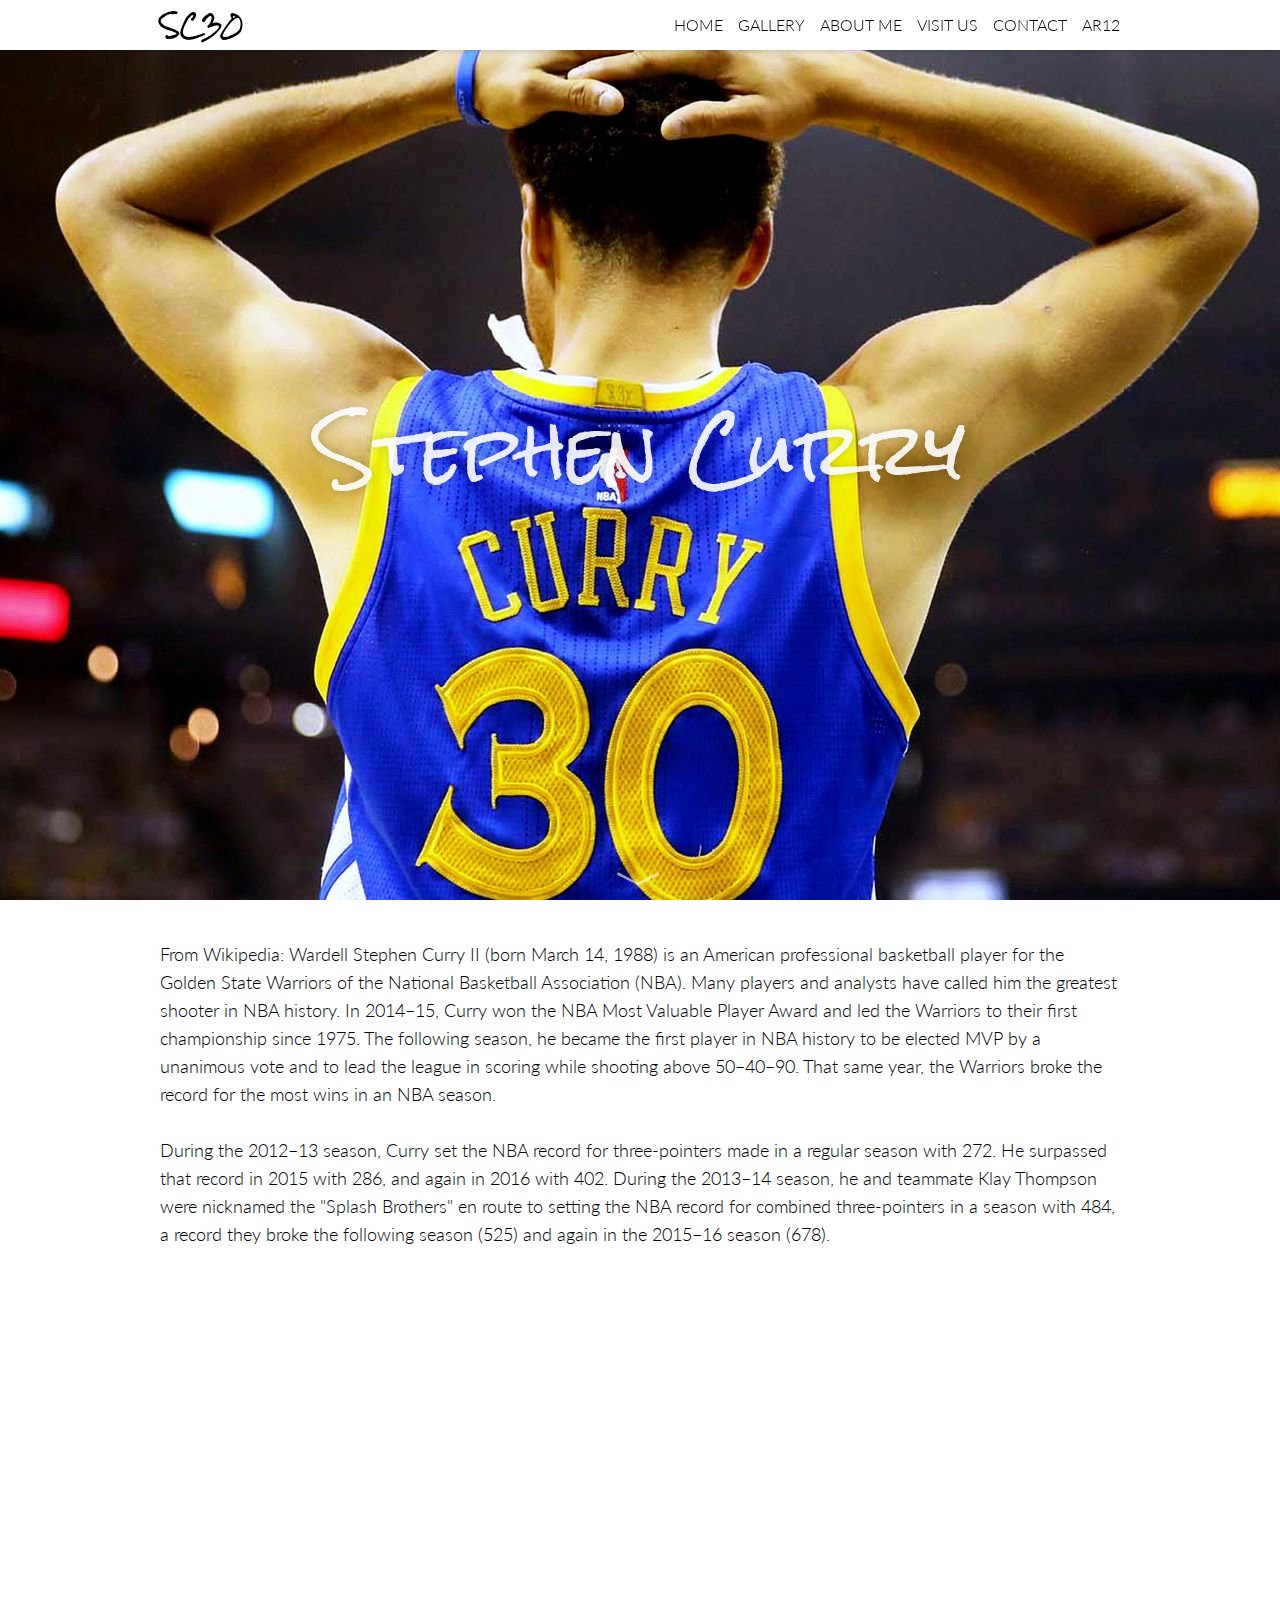
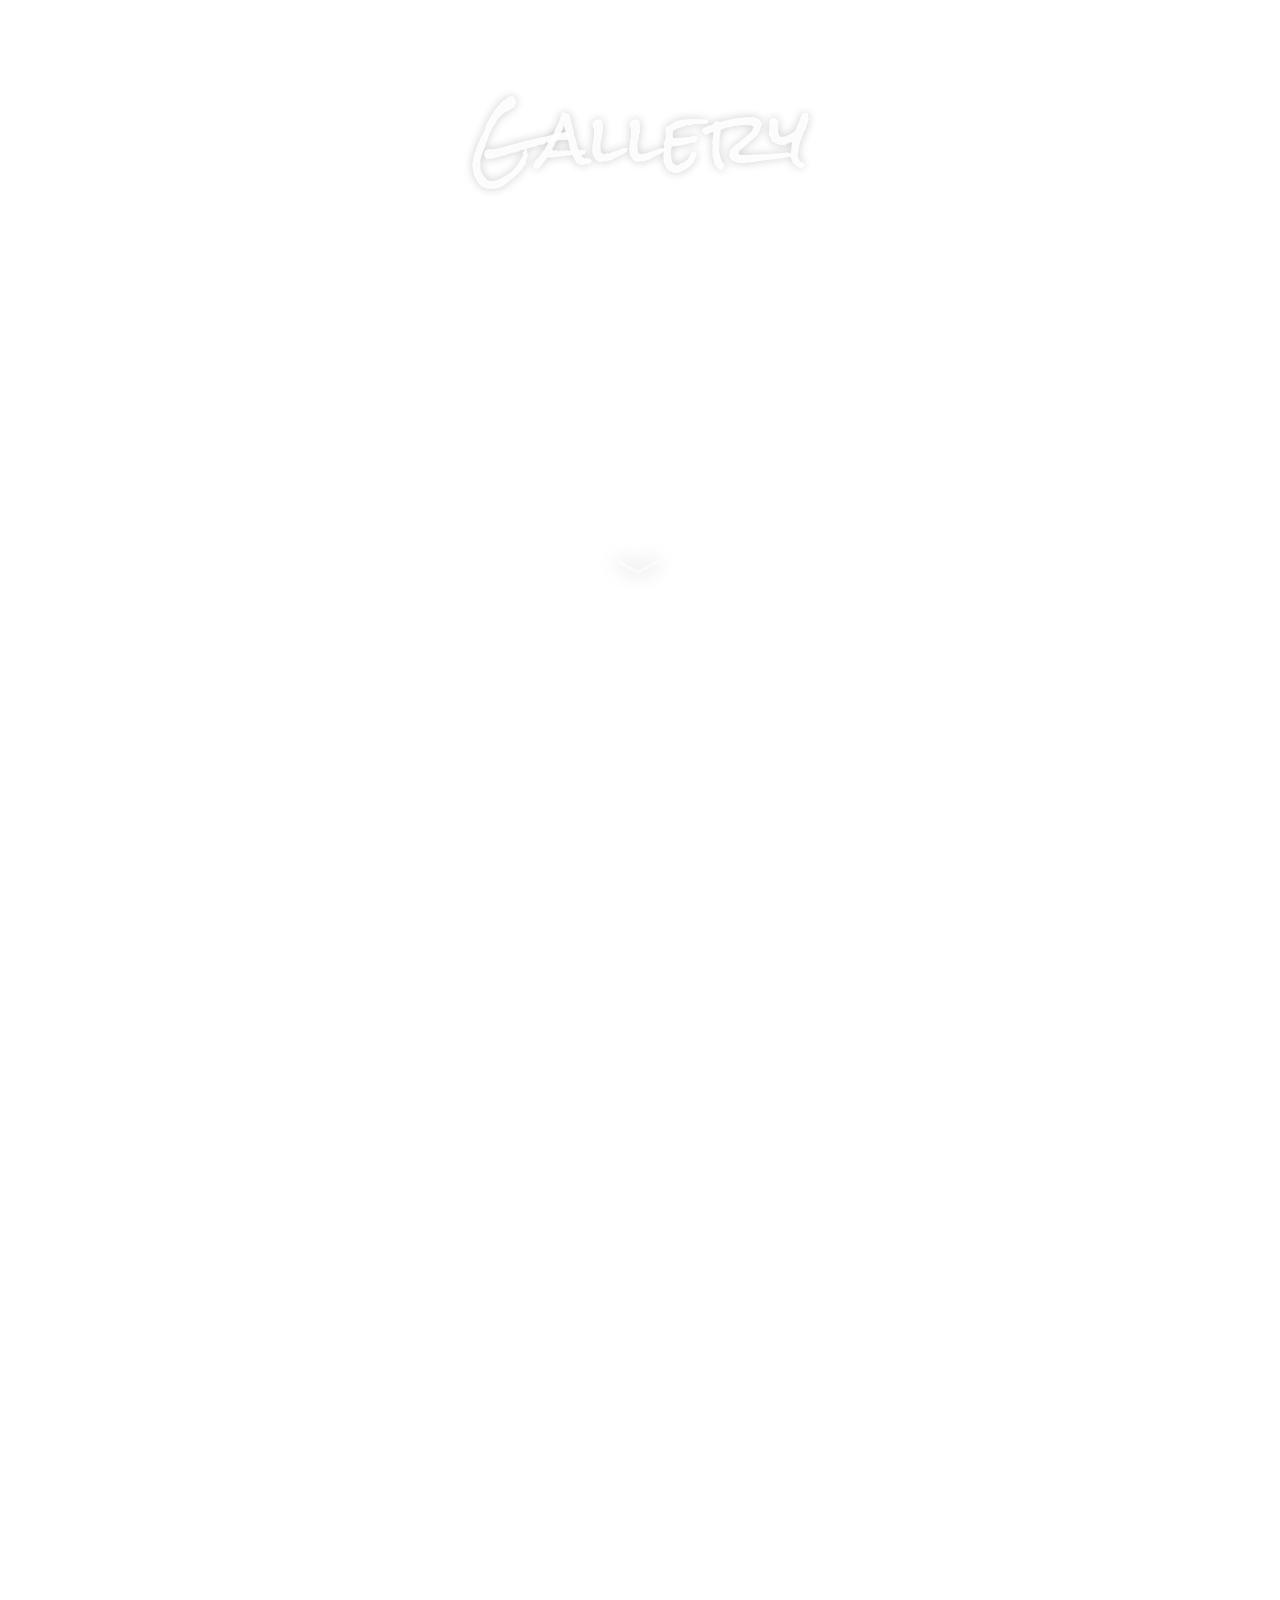
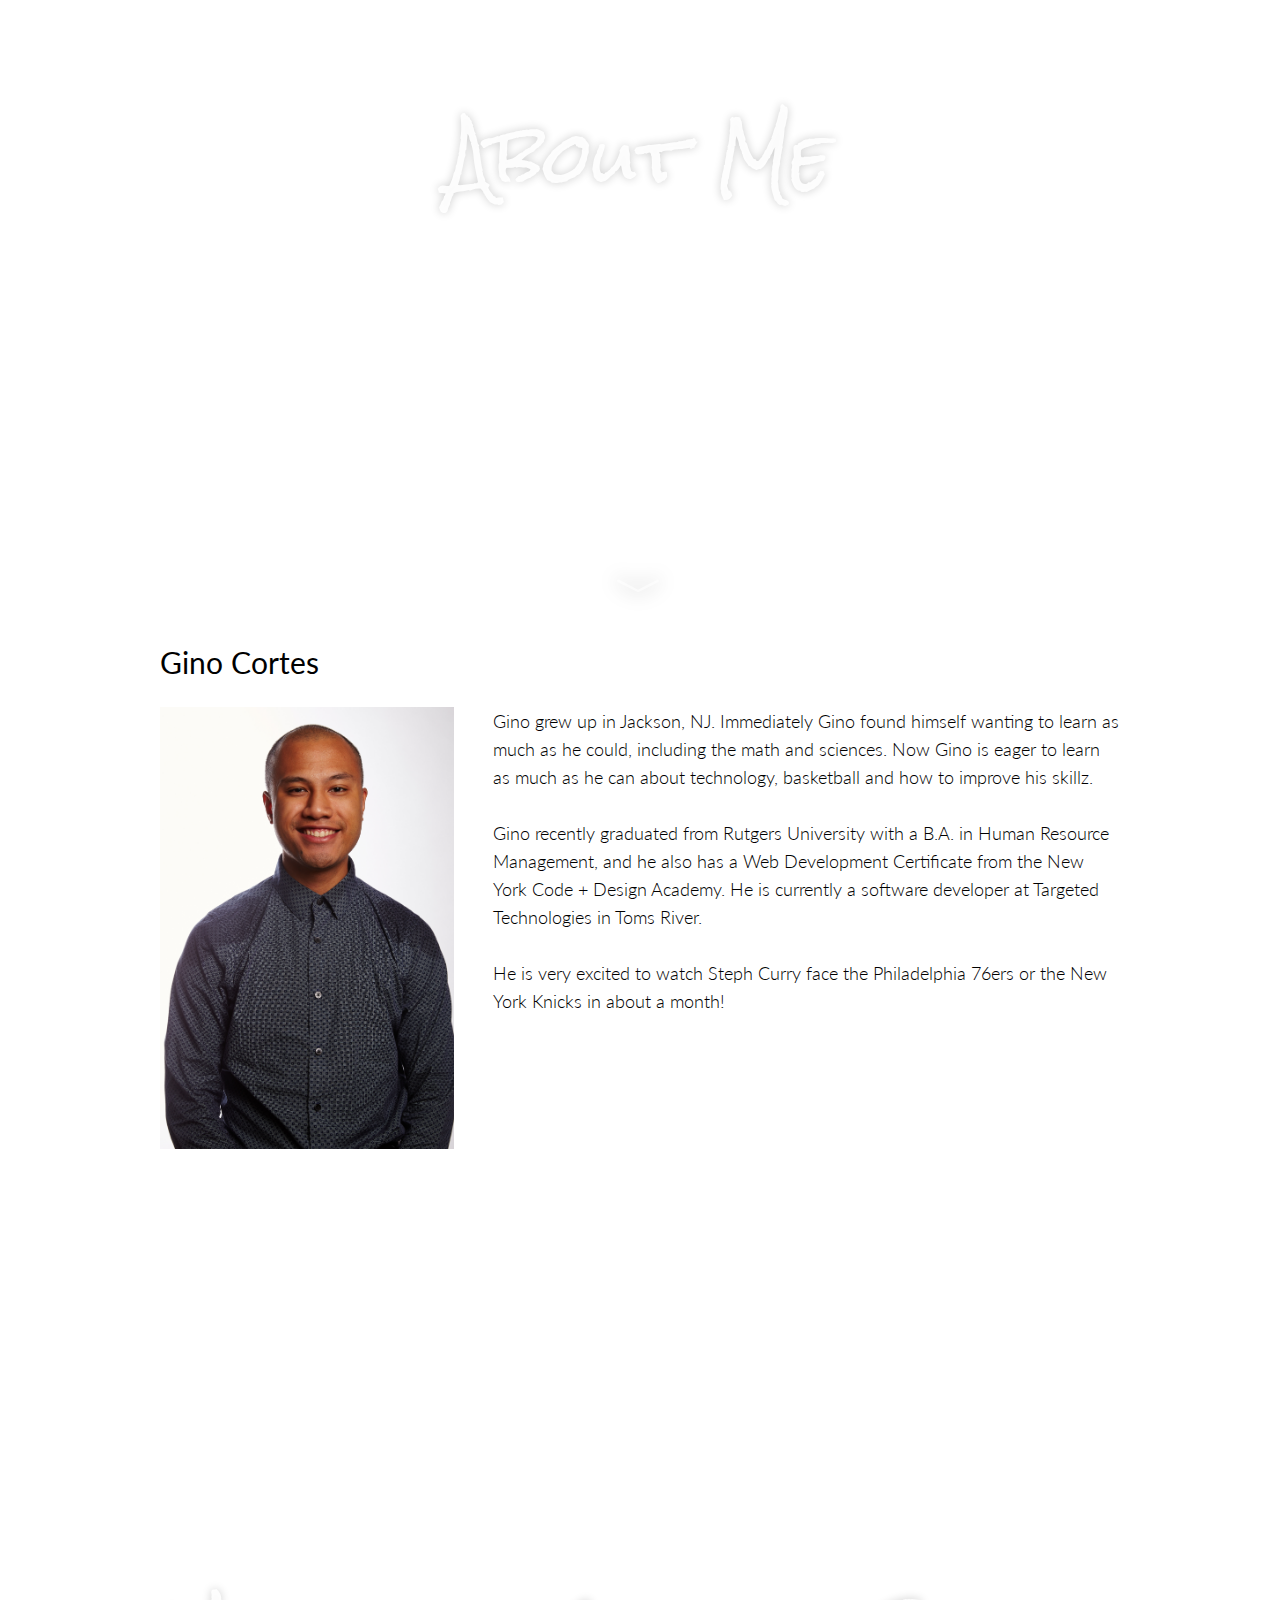
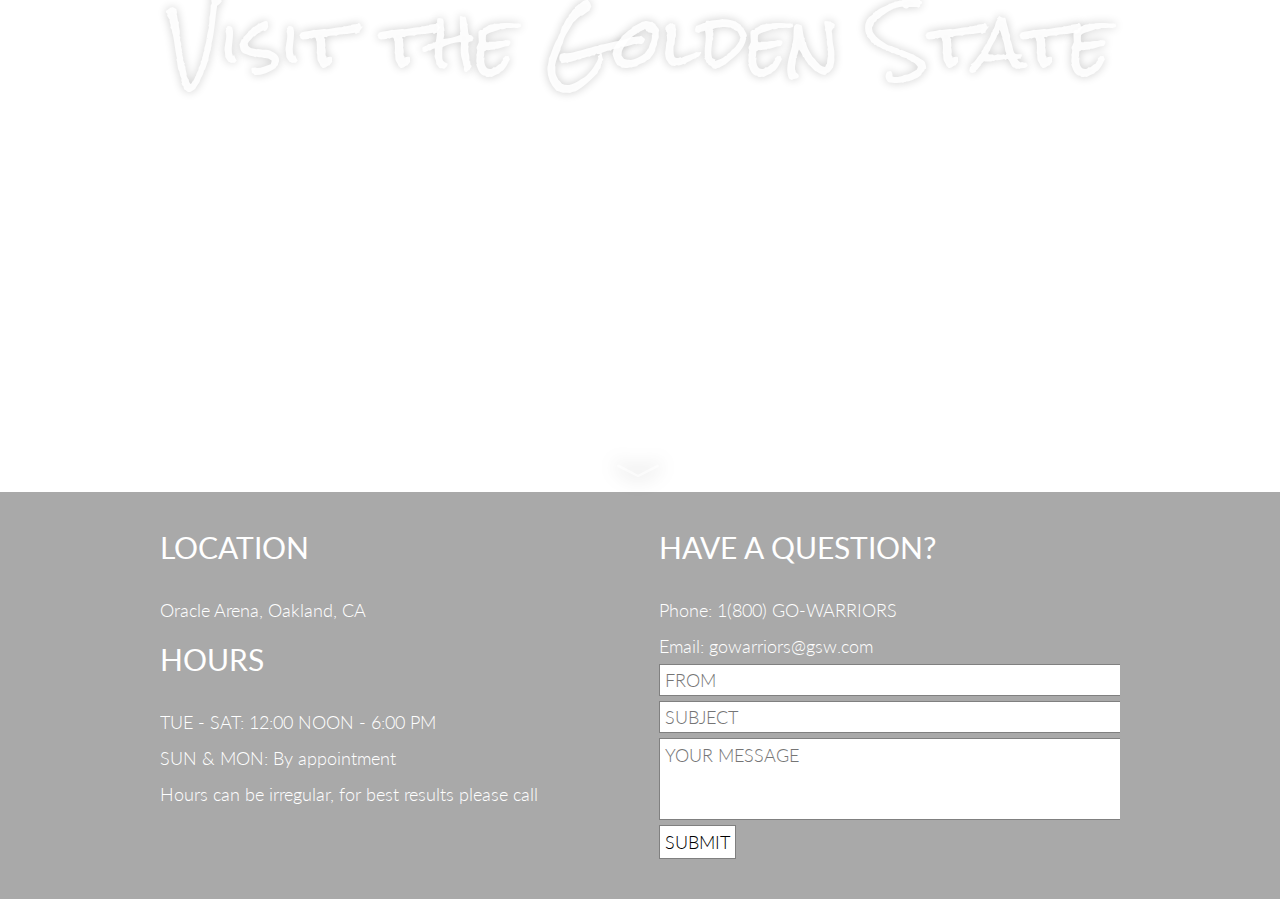
==== curry.html @ e4ea87b6 "vh used and font changed" ====
<!DOCTYPE html>
<html>
  <head>
    <title>SC30</title>
    <link rel="icon" href="images/gsw.jpg">
    <meta charset="UTF-8">
    <link rel="stylesheet" href="reset.css">
    <link rel="stylesheet" href="stylesheet.css">
    <link href='https://fonts.googleapis.com/css?family=Lato:400,300' rel='stylesheet' type='text/css'>
    <link href='https://fonts.googleapis.com/css?family=Rock+Salt' rel='stylesheet' type='text/css'>
  </head>
  <body>
    <nav id="nav">
      <div class="container">
        <a href="#home">
          <h1>SC30</h1>
        </a>
        <ul class="topnav" id="myTopnav">
          <li><a href="index.html">HOME</a></li>
          <li><a href="#gallery_content">GALLERY</a></li>
          <li class="about"><a href="#about_content">ABOUT ME</a></li>
          <li><a href="#visit">VISIT US</a></li>
          <li><a href="#contact">CONTACT</a></li>
          <li><a href="rodgers.html">AR12</a></li>
        </ul>
        <div class="icon">
          <a href="javascript:void(0);" onclick="navCollapse()">&#9776;</a>
        </div>
      </div>
    </nav>

    <section id="home" class="module parallax parallax-1">
      <div class="container">
        <div class="title">
          <h1>Stephen Curry</h1>
        </div>
        <div class="arrow">
          <a href="#home_content">﹀</a>
        </div>
      </div>
    </section>

    <section id="home_content" class="module content">
      <div class="container">
        <p>From Wikipedia: Wardell Stephen Curry II (born March 14, 1988) is an American professional basketball player for the Golden State Warriors of the National Basketball Association (NBA). Many players and analysts have called him the greatest shooter in NBA history. In 2014–15, Curry won the NBA Most Valuable Player Award and led the Warriors to their first championship since 1975. The following season, he became the first player in NBA history to be elected MVP by a unanimous vote and to lead the league in scoring while shooting above 50–40–90. That same year, the Warriors broke the record for the most wins in an NBA season.</p>

        <p>During the 2012–13 season, Curry set the NBA record for three-pointers made in a regular season with 272. He surpassed that record in 2015 with 286, and again in 2016 with 402. During the 2013–14 season, he and teammate Klay Thompson were nicknamed the "Splash Brothers" en route to setting the NBA record for combined three-pointers in a season with 484, a record they broke the following season (525) and again in the 2015–16 season (678).</p>

      </div>
    </section>

    <section id="gallery" class="module parallax parallax-2">
      <div class="container">
        <div class="title">
          <h1>Gallery</h1>
        </div>
        <div class="arrow">
          <a href="#gallery_content">﹀</a>
        </div>
      </div>
    </section>

    <section id="gallery_content" class="module content">
      <div class="container">
        <iframe width="300" height="210" src="https://www.youtube.com/embed/7U4FUwB8Ofk" frameborder="0" allowfullscreen></iframe>
        <iframe width="300" height="210" src="https://www.youtube.com/embed/9dheZHuPSAo" frameborder="0" allowfullscreen></iframe>
        <iframe width="300" height="210" src="https://www.youtube.com/embed/wn0rQGh5ego" frameborder="0" allowfullscreen></iframe>
        <iframe width="300" height="210" src="https://www.youtube.com/embed/OsiWRn01dj4" frameborder="0" allowfullscreen></iframe>
        <iframe width="300" height="210" src="https://www.youtube.com/embed/wp6wcRaCu84" frameborder="0" allowfullscreen></iframe>
        <iframe width="300" height="210" src="https://www.youtube.com/embed/8dA8y2tZZ0Q" frameborder="0" allowfullscreen></iframe>
        <iframe width="300" height="210" src="https://www.youtube.com/embed/DySFnBSUsrs" frameborder="0" allowfullscreen></iframe>
        <iframe width="300" height="210" src="https://www.youtube.com/embed/Zr3hZNJANSE" frameborder="0" allowfullscreen></iframe>
        <iframe width="300" height="210" src="https://www.youtube.com/embed/LHdahxlUPac" frameborder="0" allowfullscreen></iframe>
      </div>
    </section>

    <section id="about" class="module parallax parallax-4">
      <div class="container">
        <div class="title">
          <h1>About Me</h1>
        </div>
        <div class="arrow">
          <a href="#about_content">﹀</a>
        </div>
      </div>
    </section>

    <section id="about_content" class="module content">
      <div class="container">
        <h2>Gino Cortes</h2>
        <div class="row">
          <div class="four columns">
            <img src="images/BusinessCasual.jpg">
          </div>
          <div class="eight columns">
            <p>Gino grew up in Jackson, NJ. Immediately Gino found himself wanting to learn as much as he could, including the math and sciences. Now Gino is eager to learn as much as he can about technology, basketball and how to improve his skillz.

            <p>Gino recently graduated from Rutgers University with a B.A. in Human Resource Management, and he also has a Web Development Certificate from the New York Code + Design Academy. He is currently a software developer at Targeted Technologies in Toms River.</p>

            <p>He is very excited to watch Steph Curry face the Philadelphia 76ers or the New York Knicks in about a month!</p>
          </div>
        </div>
      </div>
    </section>

    <a href="https://www.google.com/maps/place/Oracle+Arena/@37.7502959,-122.2052381,17z/data=!3m1!4b1!4m5!3m4!1s0x808f85c378abe8b1:0x6497349cedd00de4!8m2!3d37.7502917!4d-122.2030494?hl=en" target="_blank">
      <section id="visit" class="module parallax parallax-5">
          <div class="container">
            <div class="title">
              <h1>Visit the Golden State</h1>
            </div>
            <div class="arrow">
              <a href="#contact">﹀</a>
            </div>
          </div>
      </section>
    </a>
    
    <footer id="contact" class="module content">
      <div class="container">
        <div class="row">
          <div class="six columns">
            <h2>LOCATION</h2>
            <p>Oracle Arena, Oakland, CA</p><br>

            <h2>HOURS</h2>
            <p>TUE - SAT: 12:00 NOON - 6:00 PM</p>
            <p>SUN & MON: By appointment</p>
            <p>Hours can be irregular, for best results please call</p><br>
          </div>
          <div class="six columns">
            <h2>HAVE A QUESTION?</h2>
            <p>Phone: 1(800) GO-WARRIORS</p>
            <p>Email: gowarriors@gsw.com</p>
            <!-- <form method="post" action="/email_response">  -->
              <input type="email" id="frombox" name="from" placeholder="from" required>
              <input type="text" id="subbox" name="subject" placeholder="subject" required>
              <textarea type="text" id="bodybox" name="body" placeholder="your message" required></textarea>
              <input type="submit" class="button">
            <!-- </form>             -->
          </div>
        </div>
      </div>
    </footer>
    <!-- SCRIPTS -->
    <script src="https://ajax.googleapis.com/ajax/libs/jquery/2.2.4/jquery.min.js"></script>
    <script src="js/modal.js"></script>
    <script src="js/topnav.js"></script>
    <!-- LIGHTBOX SCRIPT -->
    <script src="https://ajax.googleapis.com/ajax/libs/jquery/2.2.4/jquery.min.js"></script>
    <script src="js/lightbox.js"></script>
  </body>
</html>
---- stylesheet.css ----
/* 
* Skeleton V2.0.4
* Copyright 2014, Dave Gamache
* www.getskeleton.com
* Free to use under the MIT license.
* http://www.opensource.org/licenses/mit-license.php
* 12/29/2014

 Grid
–––––––––––––––––––––––––––––––––––––––––––––––––– */
.container {
  position: relative;
  width: 100%;
  max-width: 960px;
  margin: 0 auto;
  padding: 0 20px;
  box-sizing: border-box; }
.column,
.columns {
  width: 100%;
  float: left;
  box-sizing: border-box; }

/* For devices larger than 400px */
@media (min-width: 400px) {
  .container {
    width: 85%;
    padding: 0; }
}

/* For devices larger than 550px */
@media (min-width: 550px) {
  .container {
    width: 80%; }
  .column,
  .columns {
    margin-left: 4%; }
  .column:first-child,
  .columns:first-child {
    margin-left: 0; }

  .one.column,
  .one.columns                    { width: 4.66666666667%; }
  .two.columns                    { width: 13.3333333333%; }
  .three.columns                  { width: 22%;            }
  .four.columns                   { width: 30.6666666667%; }
  .five.columns                   { width: 39.3333333333%; }
  .six.columns                    { width: 48%;            }
  .seven.columns                  { width: 56.6666666667%; }
  .eight.columns                  { width: 65.3333333333%; }
  .nine.columns                   { width: 74.0%;          }
  .ten.columns                    { width: 82.6666666667%; }
  .eleven.columns                 { width: 91.3333333333%; }
  .twelve.columns                 { width: 100%; margin-left: 0; }

  .one-third.column               { width: 30.6666666667%; }
  .two-thirds.column              { width: 65.3333333333%; }

  .one-half.column                { width: 48%; }

  /* Offsets */
  .offset-by-one.column,
  .offset-by-one.columns          { margin-left: 8.66666666667%; }
  .offset-by-two.column,
  .offset-by-two.columns          { margin-left: 17.3333333333%; }
  .offset-by-three.column,
  .offset-by-three.columns        { margin-left: 26%;            }
  .offset-by-four.column,
  .offset-by-four.columns         { margin-left: 34.6666666667%; }
  .offset-by-five.column,
  .offset-by-five.columns         { margin-left: 43.3333333333%; }
  .offset-by-six.column,
  .offset-by-six.columns          { margin-left: 52%;            }
  .offset-by-seven.column,
  .offset-by-seven.columns        { margin-left: 60.6666666667%; }
  .offset-by-eight.column,
  .offset-by-eight.columns        { margin-left: 69.3333333333%; }
  .offset-by-nine.column,
  .offset-by-nine.columns         { margin-left: 78.0%;          }
  .offset-by-ten.column,
  .offset-by-ten.columns          { margin-left: 86.6666666667%; }
  .offset-by-eleven.column,
  .offset-by-eleven.columns       { margin-left: 95.3333333333%; }

  .offset-by-one-third.column,
  .offset-by-one-third.columns    { margin-left: 34.6666666667%; }
  .offset-by-two-thirds.column,
  .offset-by-two-thirds.columns   { margin-left: 69.3333333333%; }

  .offset-by-one-half.column,
  .offset-by-one-half.columns     { margin-left: 52%; }

}

/* ============================================================
  INDEX
============================================================ */

.hovereffect {
  width: 50%;
  height: 100%;
  float: left;
  overflow: hidden;
  position: relative;
  text-align: center;
  cursor: default;
}

.hovereffect .overlay {
  width: 100%;
  height: 100%;
  position: absolute;
  overflow: hidden;
  top: 0;
  left: 0;
}

.hovereffect img {
  display: block;
  position: relative;
  -webkit-transition: all 0.4s ease-in;
  transition: all 0.4s ease-in;
}

.hovereffect:hover img {
  filter: url('data:image/svg+xml;charset=utf-8,<svg xmlns="http://www.w3.org/2000/svg"><filter id="filter"><feColorMatrix type="matrix" color-interpolation-filters="sRGB" values="0.2126 0.7152 0.0722 0 0 0.2126 0.7152 0.0722 0 0 0.2126 0.7152 0.0722 0 0 0 0 0 1 0" /><feGaussianBlur stdDeviation="3" /></filter></svg>#filter');
  filter: grayscale(1) blur(3px);
  -webkit-filter: grayscale(1) blur(3px);
  -webkit-transform: scale(1.2);
  -ms-transform: scale(1.2);
  transform: scale(1.2);
}

.hovereffect h2 {
  text-transform: uppercase;
  text-align: center;
  position: relative;
  font-size: 17px;
  padding: 10px;
  background: rgba(0, 0, 0, 0.6);
}

.hovereffect a.info {
  display: inline-block;
  text-decoration: none;
  padding: 7px 14px;
  border: 1px solid #fff;
  margin: 50px 0 0 0;
  background-color: transparent;
}

.hovereffect a.info:hover {
  box-shadow: 0 0 5px #fff;
}

.hovereffect a.info, .hovereffect h2 {
  -webkit-transform: scale(0.7);
  -ms-transform: scale(0.7);
  transform: scale(0.7);
  -webkit-transition: all 0.4s ease-in;
  transition: all 0.4s ease-in;
  opacity: 0;
  filter: alpha(opacity=0);
  color: #fff;
  text-transform: uppercase;
}

.hovereffect:hover a.info, .hovereffect:hover h2 {
  opacity: 1;
  filter: alpha(opacity=100);
  -webkit-transform: scale(1);
  -ms-transform: scale(1);
  transform: scale(1);
}

.fullheight {
  height: 100vh;
  width: 100%
}

/* ============================================================
  NAV
============================================================ */
nav {
	position: fixed;
	z-index: 10;
	width: 100%;
	background: rgba(255,255,255,1);
	height: 50px;
  box-shadow: 0 1px 5px rgba(0,0,0,0.2);
}

nav h1 {
  color: black;
  font-family: 'Rock Salt';
  font-size: 24px;
  line-height: 50px;
} 
@media screen and (max-width:500px) {
  nav h1 {font-size: 20px;}
}

ul.topnav {
    position: absolute;
    top: 0;
    right: 0;
    list-style-type: none;
    margin: 0;
    padding: 0;
    background-color: rgba(255,255,255,1);
}

ul.topnav li {
  position: relative;
  float: left;
}

ul.topnav li a {
	display: inline-block;
	color: black;
	text-decoration: none;
	font-family: 'Lato';
	font-weight: 300;
	font-size: 16px;
	line-height: 50px;
	padding-left: 15px;
  transition: 0.3s;
}

ul.topnav li a:hover {
	color: purple;
}

/*COLLAPSIBLE MENU*/
div.icon {
  display: none;
}

@media screen and (max-width:1200px) {
  ul.topnav li {
    display: none;
  }
  div.icon {
    float: left;
    display: inline-block;
  }
  div.icon a {
    font-size: 32px;  
    color: black;  
  }
}

/* The "responsive" class is added to the topnav with JavaScript when the user clicks on the icon. This class makes the topnav look good on small screens */
@media screen and (max-width:1200px) {
  ul.topnav.responsive {
    padding: 0 25px 5px 0;
    box-shadow: 0px 1px 1px rgba(0,0,0,0.2);
    margin-top: 50px;
  }
  div.icon {
    position: absolute;
    right: 0;
    top: 9px;
  }
  ul.topnav.responsive li {
    float: none;
    display: inline;
  }
  ul.topnav.responsive li a {
    display: block;
    text-align: left;
  }
  div.icon a:hover {
    color: purple;
  }
}

/*ORCHID CARE DROP DOWN MENU*/
ul.topnav ul {
	display: none;
	position: absolute;
	top: 50px;
	left: 0;
	background: rgba(255,255,255,1);
	padding: 0 25px 5px 0;
  box-shadow: 0px 1px 1px rgba(0,0,0,0.2);
}

ul.topnav ul li {
	float: none;
	width: 210px;
  line-height: 40px;
}

ul.topnav li:hover > ul {
	display: block;
}

ul.topnav.responsive li:hover > ul {
  display: none;
}

/*SOCIAL*/
/*.social {
  position: absolute;
  top: 30px;
  right: 5%;
}

.social a {
  width: 20px;
  height: 20px;
  display: inline-block;
  background-size: cover;
  margin-right: 10px;
}

.facebook {
  background: transparent url('images/FB-512.png') center top no-repeat;
}

.facebook:hover {
   background-image: url('images/FB-512-purple.png');
}

.twitter {
  background: transparent url('images/T-512.png') center top no-repeat;
}

.twitter:hover {
   background-image: url('images/T-512-purple.png');
}

.instagram {
  background: transparent url('images/IG-512.png') center top no-repeat;
}

.instagram:hover {
   background-image: url('images/IG-512-purple.png');
}*/

/* ============================================================
  FOOTER
============================================================ */
footer {
	background: darkgrey;
	color: white;
  padding: 40px 0;
}

footer p {
  text-align: left;
  font-family: 'Lato', sans-serif;
  font-weight: 300;
  font-size: 18px;
  line-height: 36px;
}
/*
footer div:last-child {
  margin-bottom: 36px;
}*/

form {
  margin-top: 18px;
  display: inline-block;
  width: 100%;
}

input, textarea {
  border: 1px solid grey;
  padding: 5px;
  font-size: 18px;
  font-family: 'Lato', sans-serif;
  font-weight: 300;
}

::-webkit-input-placeholder {
 font-size: 18px;
 text-transform: uppercase;
 font-family: 'Lato', sans-serif;
 font-weight: 300;
}
:-moz-placeholder { /* older Firefox*/
 font-size: 18px;
 text-transform: uppercase;
 font-family: 'Lato', sans-serif;
 font-weight: 300;
}
::-moz-placeholder { /* Firefox 19+ */ 
 font-size: 18px;
 text-transform: uppercase;
 font-family: 'Lato', sans-serif;
 font-weight: 300;
} 
:-ms-input-placeholder { 
 font-size: 18px;
 text-transform: uppercase;
 font-family: 'Lato', sans-serif;
 font-weight: 300;
}

#frombox, #tobox, #subbox {
  display: block;
  width: 100%;
  height: 20px;
  margin-bottom: 5px;
}
#bodybox {
  display: block;
  width: 100%;
  height: 70px;
  margin-bottom: 5px;
}
.button {
  font-size: 18px;
  text-transform: uppercase;
  font-family: 'Lato', sans-serif;
  font-weight: 300;
  background-color: white;
}

/* ============================================================
  SECTIONS
============================================================ */

/*H2 SUBHEADER FONT*/
h2 {
  font-family: 'Lato', sans-serif;
  font-weight: 400;
  font-size: 30px;
  margin-bottom: 30px;
}

/*H3 SUBHEADER FONT*/
h3 {
	font-family: 'Lato', sans-serif;
	font-weight: 300;
	font-size: 25px;
	margin-bottom: 25px;
}

/*P GENERAL TEXT FONT*/
section.module p {
  font-family: 'Lato', sans-serif;
  font-weight: 300;
  line-height: 28px;
  font-size: 18px;
  margin-bottom: 28px;
}

section.module p:last-child {
  margin-bottom: 0;
}

section.module.content {
  padding: 40px 0;
  background-color: white;
  text-align: left;
}

section.module.content #gallery_content {
  text-align: center;
}

section.module.parallax {
  height: 100vh;
  background-position: 50% 50%;
  background-repeat: no-repeat;
  background-attachment: fixed;
  background-size: cover;
}

section.module.parallax.care {
  height: 80vh;
  background-position: 50% 50%;
  background-repeat: no-repeat;
  background-attachment: fixed;
  background-size: cover;
}

section.module.parallax .title {
  position: relative;
  top: 50vh;
  -ms-transform: translate(0,-50%);
  -webkit-transform: translate(0,-50%);
  transform: translate(0,-50%);
}

section.module.parallax.care .title {
  top: 45vh;
}

section.module.parallax h1 {
  font-family: 'Rock Salt', cursive;
  font-weight: 400;
  color: rgba(255, 255, 255, 0.9);
  font-size: 70px;
  line-height: 100px;
  text-align: center;
  text-shadow: 0 0 10px rgba(0, 0, 0, 0.2);
}

section.module.parallax .arrow {
  position: absolute;
  top: 98vh;
  left: 50%;
  -ms-transform: translate(-50%,-50%);
  -webkit-transform: translate(-50%,-50%);
  transform: translate(-50%,-50%);
  font-family: 'Lato', sans-serif;
  font-weight: 300;
  font-size: 50px;
  line-height: 50px;
  text-shadow: 0 0 20px rgba(0, 0, 0, 0.4);
}

section.module.parallax a {
  color: rgba(255, 255, 255, 0.6);
}

section.module.parallax a:hover {
  color: rgba(128, 0, 128, 0.6);
}

/* INDEX BG IMAGES */
section.module.parallax-1 {
  background-image: url("images/curry1.jpg");
}
section.module.parallax-2 {
  background-image: url("images/curry2.jpg");
}
/*section.module.parallax-3 {
  background-image: url("images/curry2.jpg");
}*/
section.module.parallax-4 {
  background-image: url("images/curry4.jpg");
}
section.module.parallax-5 {
  /*background-image: url("images/map.png");*/
  background-image: url("images/finals.png");
}

/* AR INDEX BG IMAGES */
section.module.parallax-1a {
  background-image: url("images/rodgers3.jpg");
}
section.module.parallax-2a {
  background-image: url("images/rodgers1.jpg");
}
/*section.module.parallax-3 {
  background-image: url("images/curry2.jpg");
}*/
section.module.parallax-4a {
  background-image: url("images/rodgers4.jpg");
}
section.module.parallax-5a {
  /*background-image: url("images/map.png");*/
  background-image: url("images/rodgersWin2.jpg");
}

#gallery_content {
  text-align: center;
}

#gallery_content img {
  width: 300px;
  display: inline-block;
  margin: 5px;
}

#care_content {
  text-align: center;
}

#care_content img {
  width: 300px;
}
.carebox {
  display: inline-block;
  margin: 10px 5px;
}

#about_content img {
  width: 100%;
}

.row {
  overflow: hidden;
}

/*.about_column {
  display: inline-block;
  height: 300px;
  overflow: hidden;
}

.about_column:last-child {
  width: 640px;
}

.about_column img {
  margin-right: 20px;
}*/

section.module.content a {
  color: black;
}
section.module.content a:hover {
  color: purple;
}
section.module a.lightbox-link {
  cursor: pointer;
}
section a img {
  transition: all .2s ease-in-out;
}
section a img:hover {
  transform: scale(1.025);
}

a {
  text-decoration: none;
}

/*@media all and (min-width: 600px) {
  section.module h2 {
    font-size: 42px;
  }
  section.module p {
    font-size: 20px;
  }
  section.module.parallax h1 {
    font-size: 96px;
  }
}*/
/*@media all and (min-width: 960px) {
  section.module.parallax h1 {
    font-size: 160px;
  }
}*/

/* ============================================================
  LIGHTBOX & EMAIL MODAL
============================================================ */

#lightbox img {
  position: absolute;
  top: 50%;
  left: 50%;
  -ms-transform: translate(-50%,-50%);
  -webkit-transform: translate(-50%,-50%);
  transform: translate(-50%,-50%);
  height: 85vh;
}

#lightbox, #modal {
  position: fixed;
  top: 0;
  left: 0;
  background-color: rgba(0,0,0,0.8);
  width: 100vw;
  height: 100vh;
  z-index: 20;
  cursor: pointer;
  display: none
}
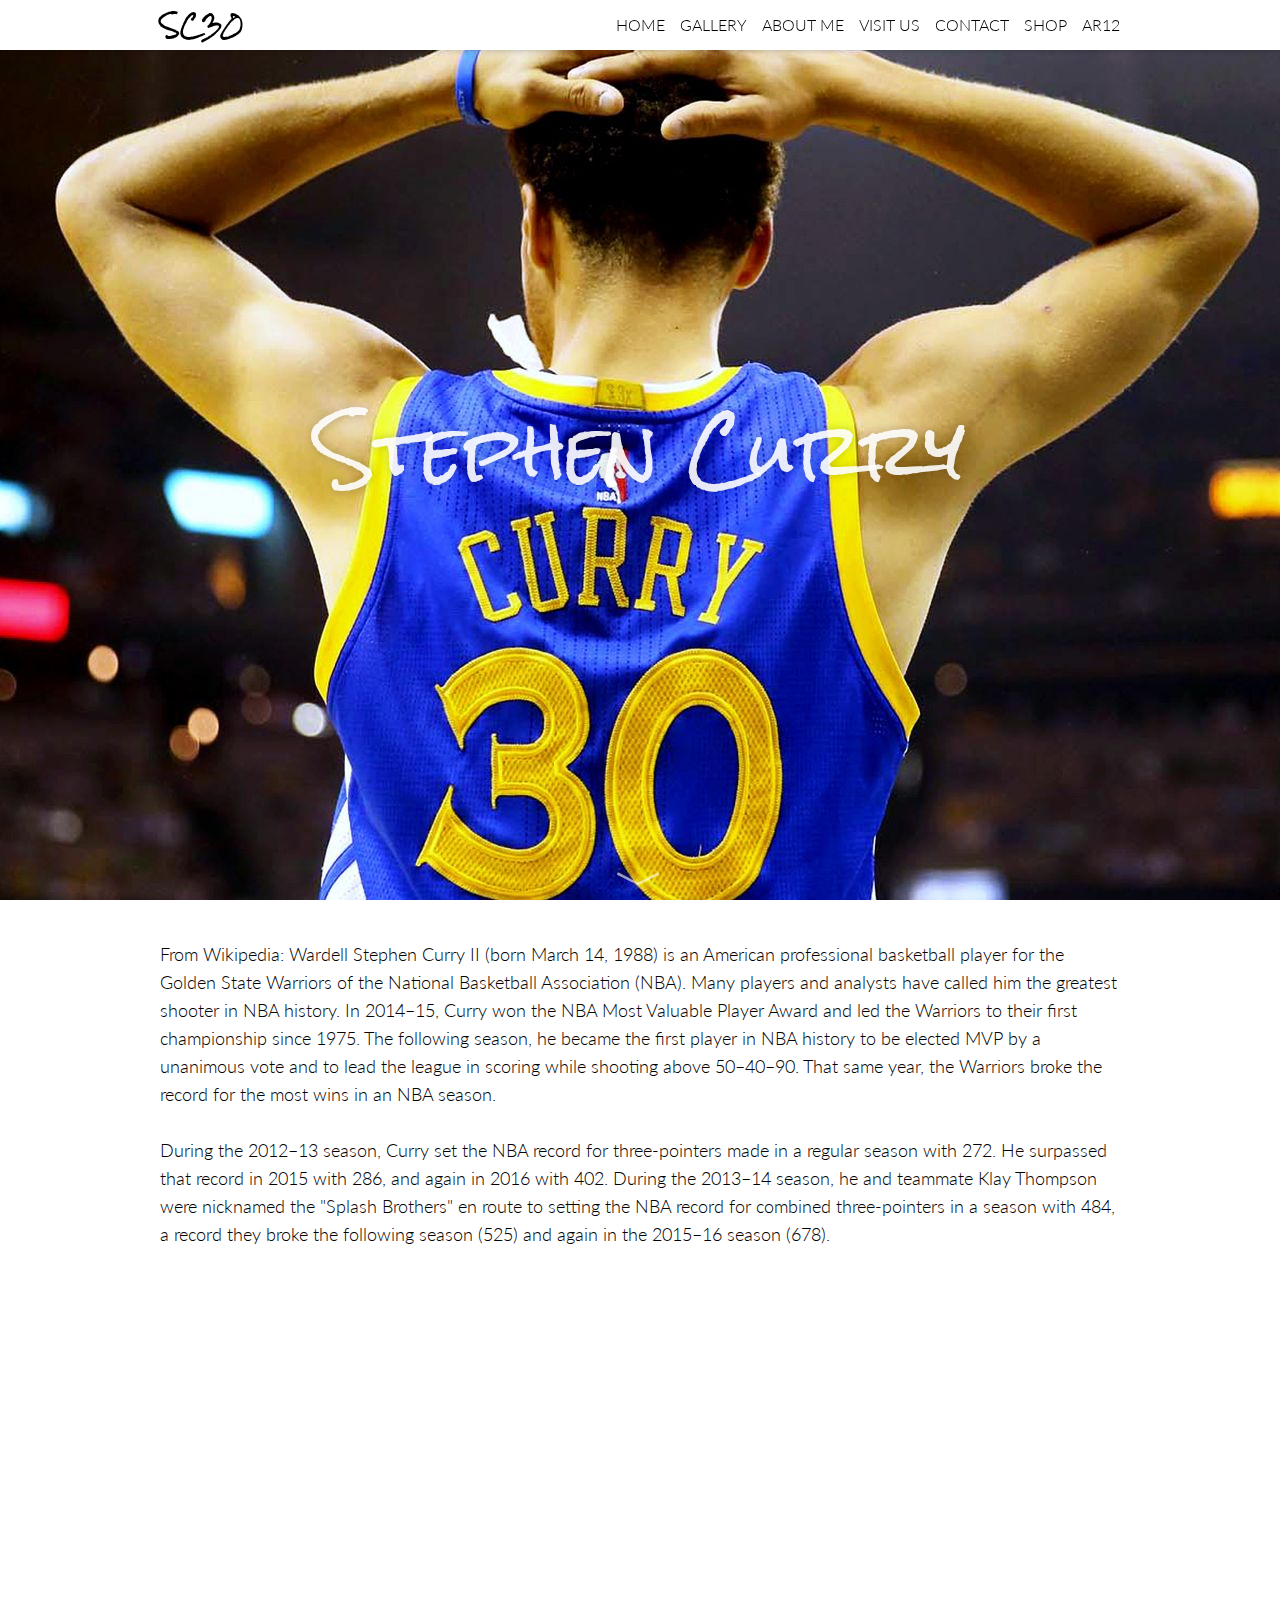
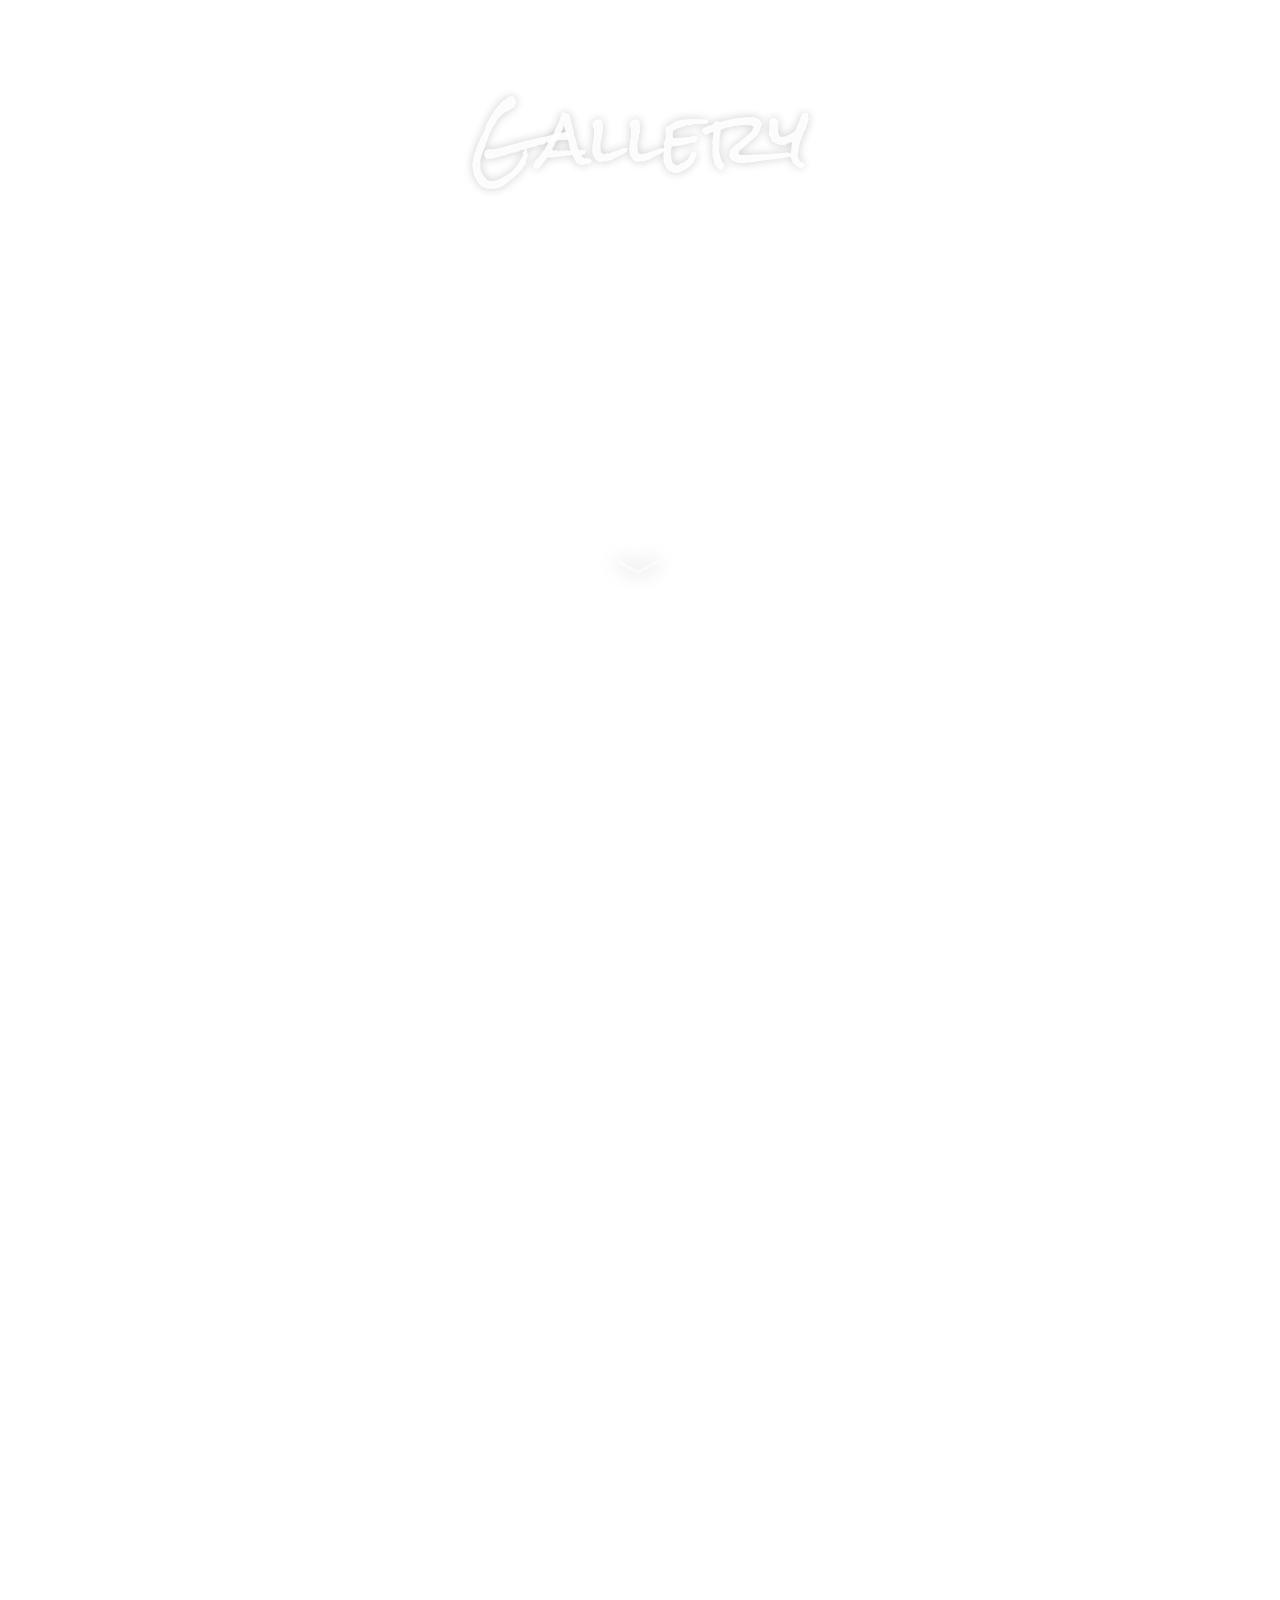
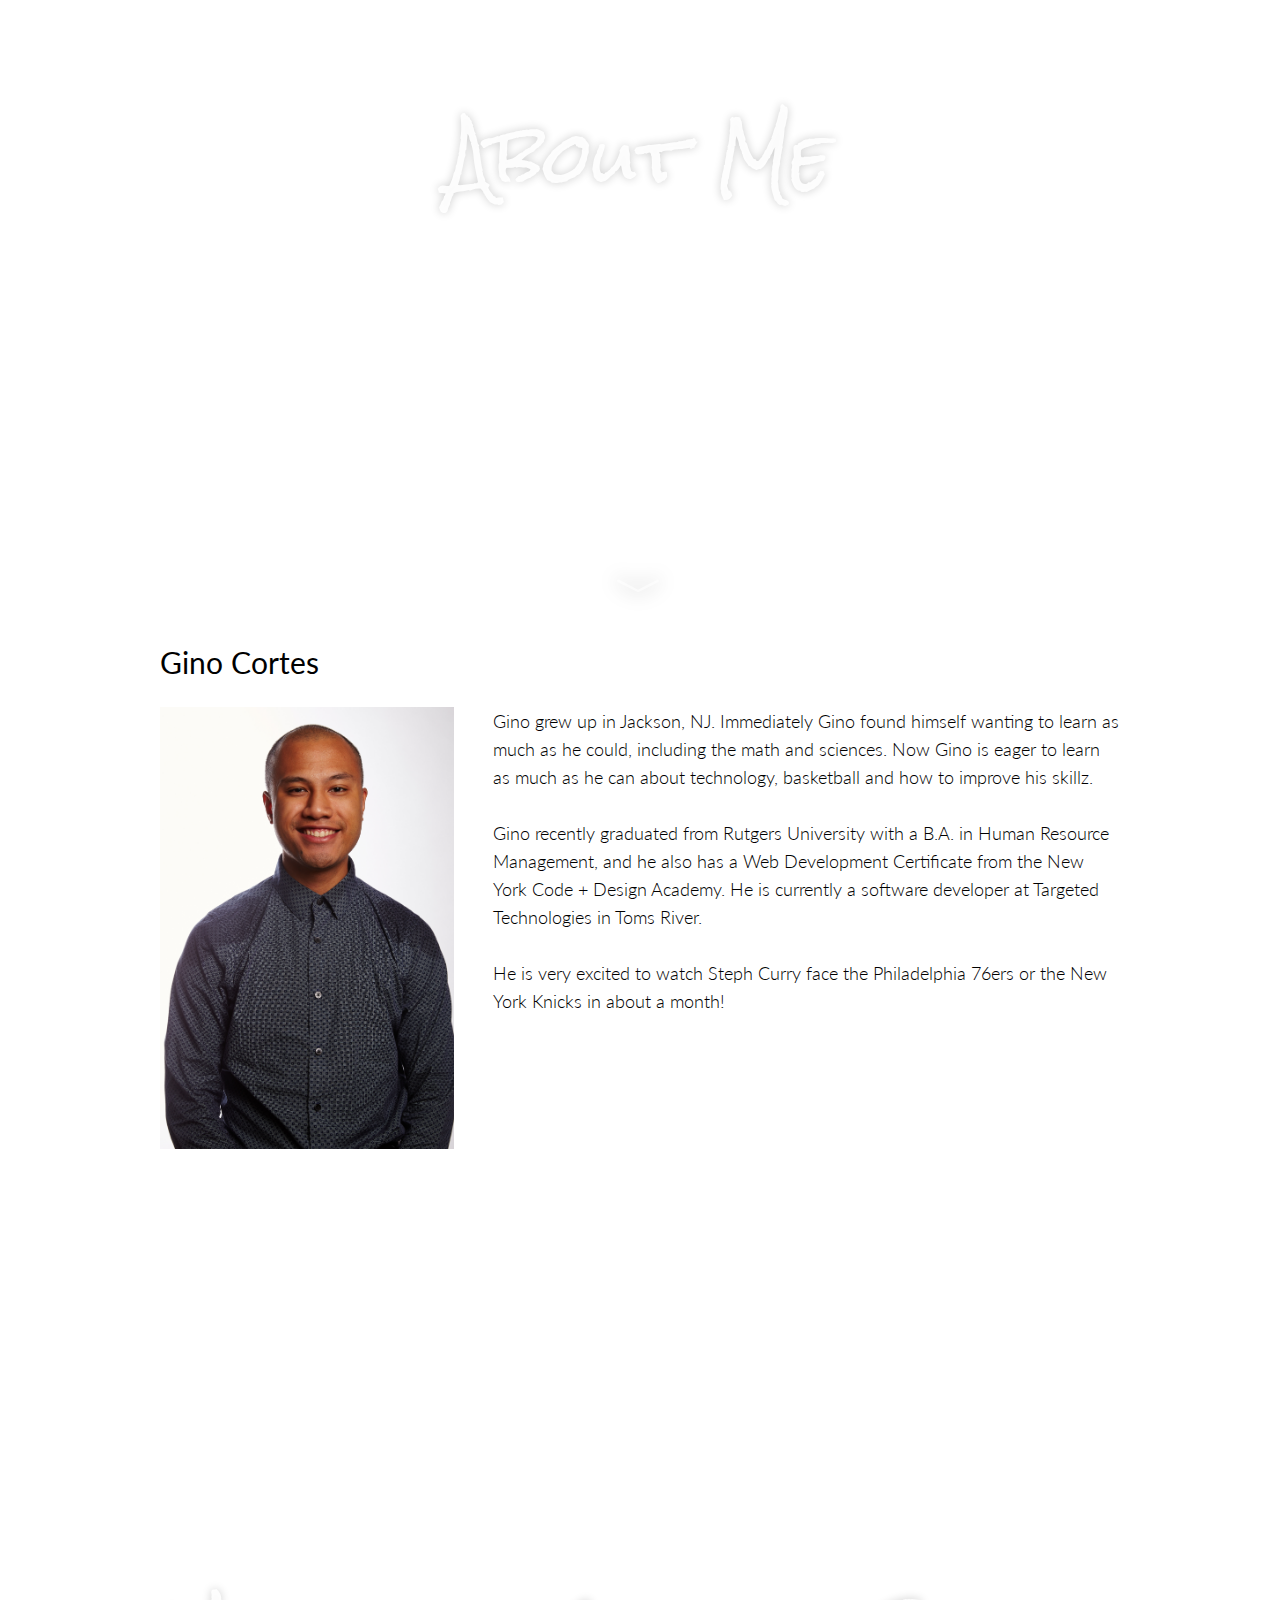
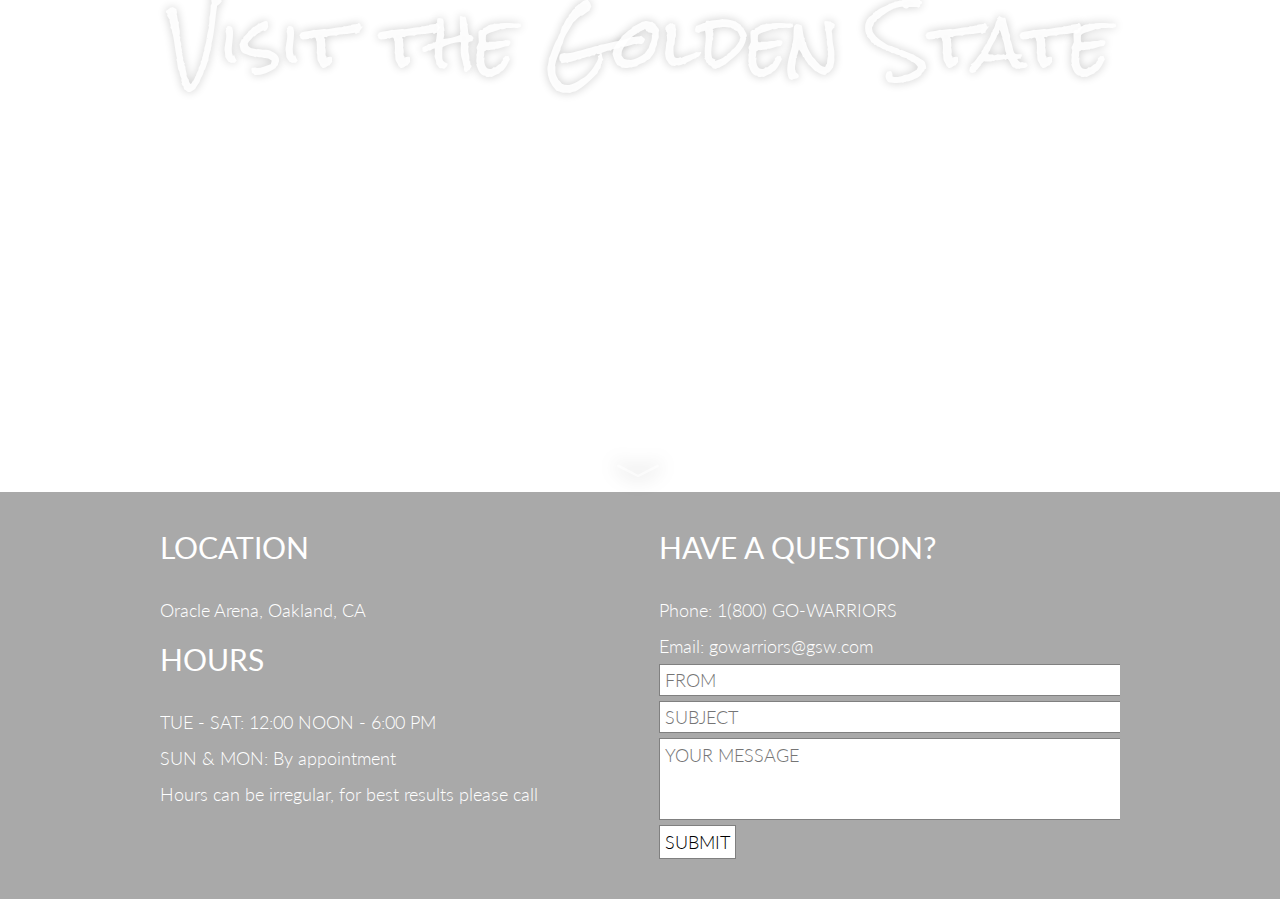
==== commit 7ab2b490: "shop links added" ====
--- a/curry.html
+++ b/curry.html
@@ -21,6 +21,7 @@
           <li class="about"><a href="#about_content">ABOUT ME</a></li>
           <li><a href="#visit">VISIT US</a></li>
           <li><a href="#contact">CONTACT</a></li>
+          <li><a href="http://store.nba.com/Stephen_Curry_Gear" target="_blank">SHOP</a></li>
           <li><a href="rodgers.html">AR12</a></li>
         </ul>
         <div class="icon">
